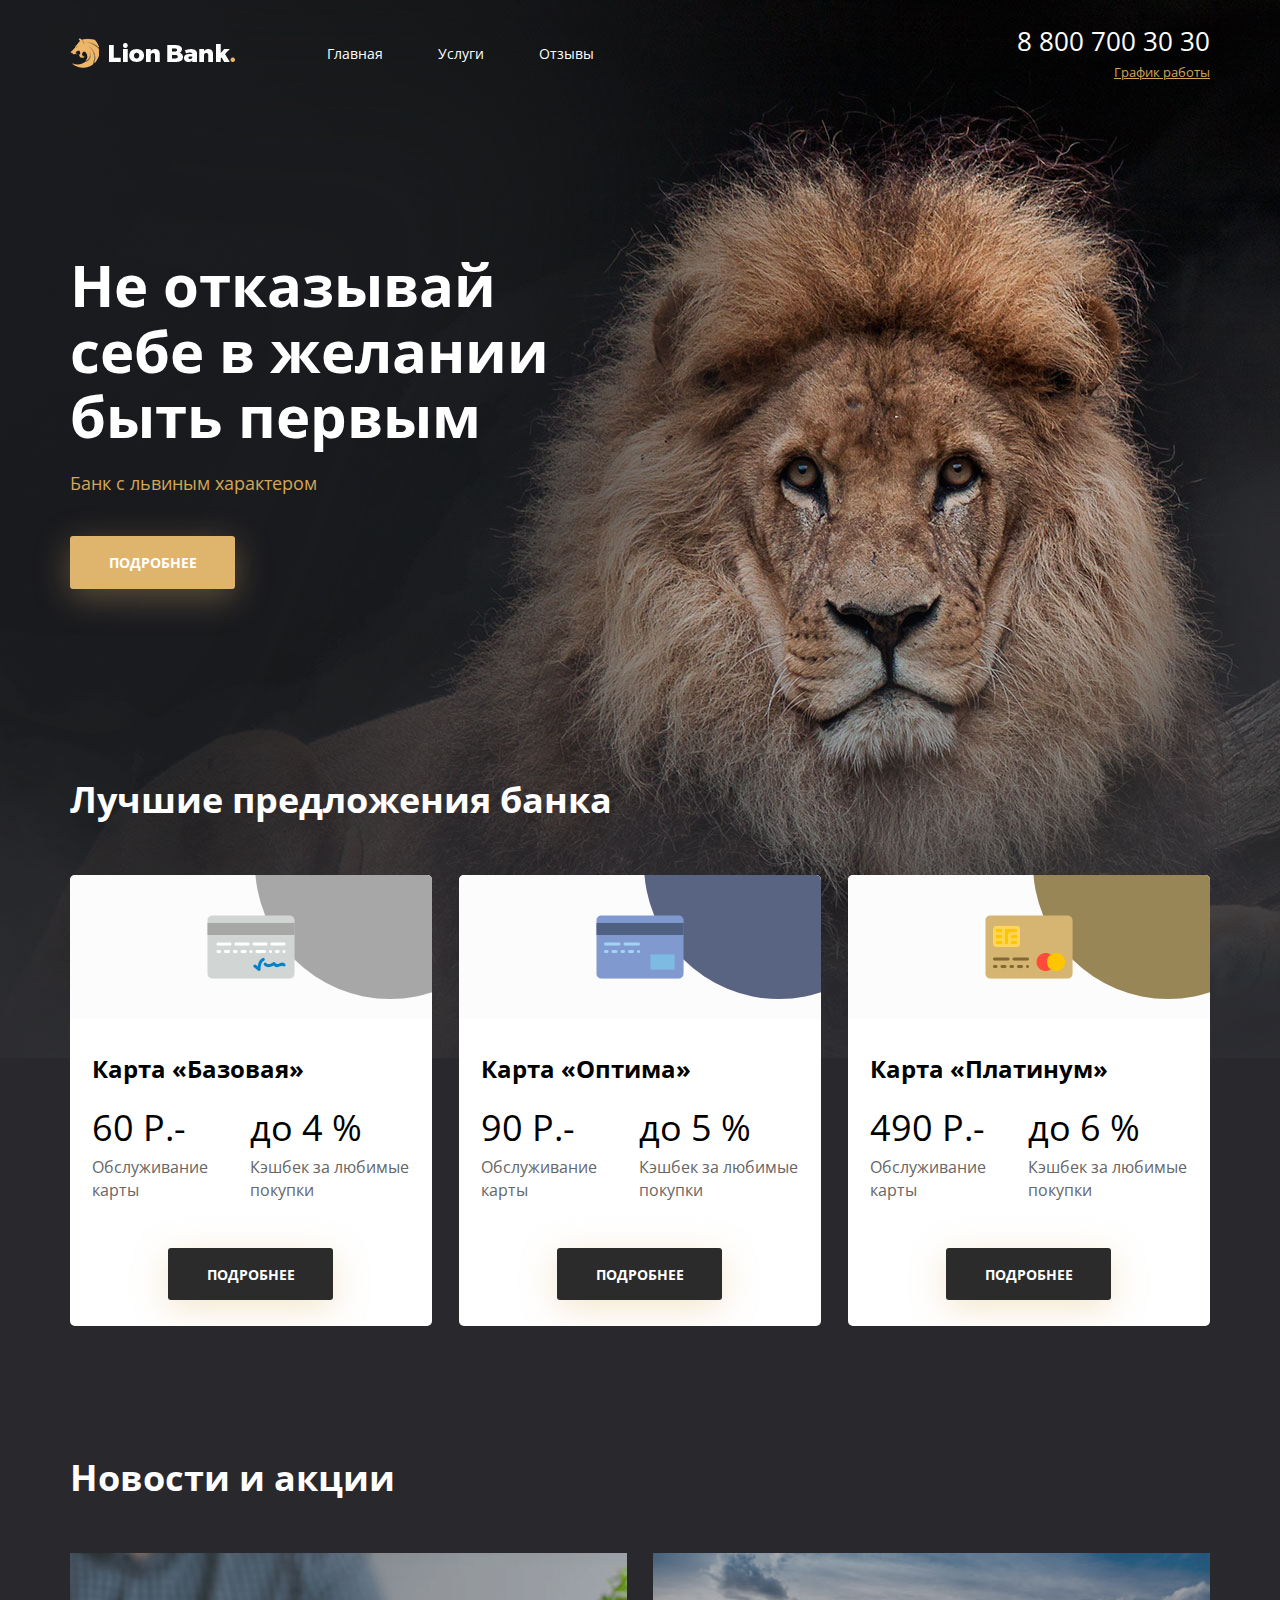
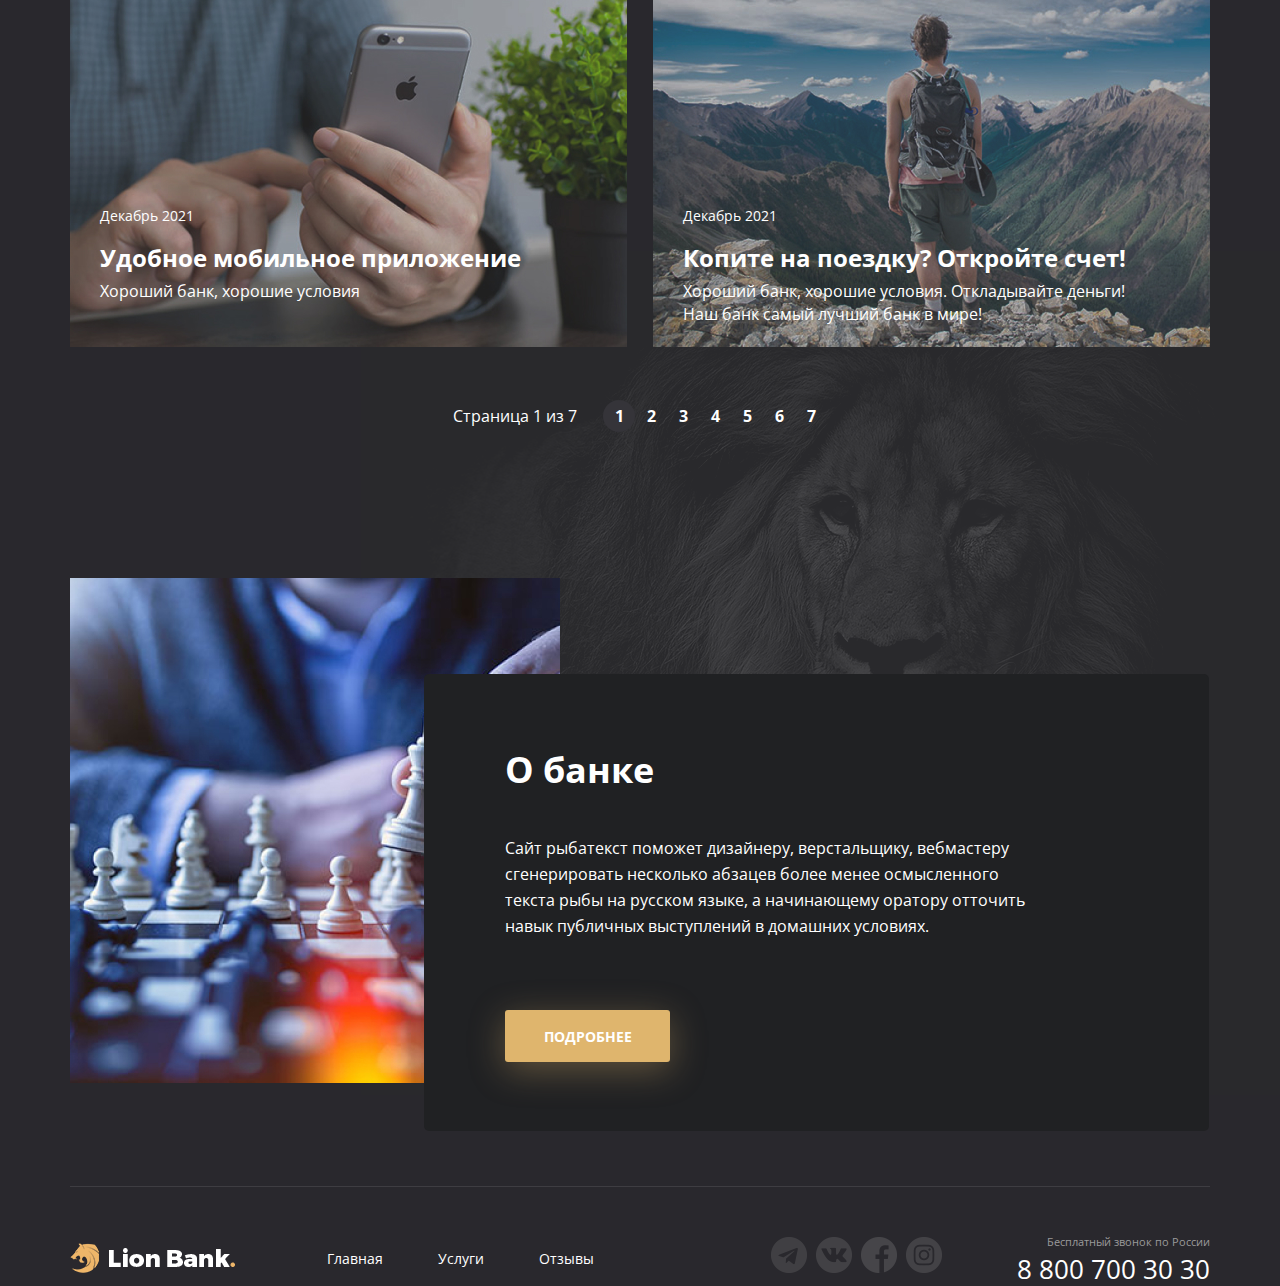
==== home.html @ b4e32a82 "Add files via upload" ====
<!DOCTYPE html>
<html lang="en">
<head>
    <meta charset="UTF-8">
    <meta http-equiv="X-UA-Compatible" content="IE=edge">
    <meta name="viewport" content="width=1200, initial-scale=1.0">
    <title>Lion Bank</title>
    <link rel="preconnect" href="https://fonts.gstatic.com">
    <link href="https://fonts.googleapis.com/css2?family=Open+Sans:wght@400;700&display=swap" rel="stylesheet">
    <link rel="stylesheet" href="./css/main.css">
</head>
<body>
    <div class="wrapper main-page-wrapper">
        <div class="wrapper__content">
            <section class="hero">
                <div class="container hero__container">
                    <header class="header">
                        <div class="header__col">
                            <a href="./home.html" class="logo">
                                <img src="./img/logo.png" alt="lion bank logo" class="logo__icon">
                            </a>
                            <nav class="menu">
                                <ul class="menu__list">
                                    <li class="menu__item">
                                        <a href="./home.html" class="menu__link">Главная</a>
                                    </li>
                                    <li class="menu__item">
                                        <a href="./services.html" class="menu__link">Услуги</a>
                                    </li>
                                    <li class="menu__item">
                                        <a href="./reviews.html" class="menu__link">Отзывы</a>
                                    </li>
                                </ul>
                            </nav>
                        </div>
                        <div class="header__col header__col--align--right">
                            <address class="contacts">
                                <a href="tel:+78007003030" class="contacts__phone">8 800 700 30 30</a>
                                <div class="dropdown">
                                    <a href="#" class="contacts__dropdown-title">График работы</a>
                                    <div class="dropdown__menu">
                                        <div class="triangular"></div>
                                        <ul class="dropdown__list">
                                            <li class="dropdown__item">
                                                пн-вс: 09:00 - 20:00
                                            </li>
                                            <li class="dropdown__item">
                                                Обед: 14:00 - 14:30
                                            </li>
                                        </ul>
                                    </div>
                                </div>
                            </address>
                        </div>
                    </header>
                    <div class="hero__content">
                        <div class="hero__text-section">
                            <h1 class="hero__title">Не отказывай себе в желании быть первым</h1>
                            <h4 class="hero__subtitle">Банк с львиным характером</h4>
                            <a href="#" class="btn btn--color--ginger">Подробнее</a>
                        </div>
                    </div>
                </div>
            </section>    
            <section class="section">
                <div class="container">
                    <h2 class="section__title">Лучшие предложения банка</h2>
                    <ul class="offers">
                            <li class="offers__item offer offer__item--theme--grey">
                                <div class="offer__header">
                                    <img src="./img/card_grey.png" alt="card grey" class="offer__img">
                                </div>
                                <div class="offer__content">
                                    <h3 class="offer__title">Карта «Базовая»</h3>
                                    <div class="offer__prices">
                                        <div class="offer__prices-cell">
                                            <div class="offer__price">60 Р.-</div>
                                            <div class="offer__price-desc">Обслуживание карты</div>
                                        </div>
                                        <div class="offer__prices-cell">
                                            <div class="offer__price">до 4 %</div>
                                            <div class="offer__price-desc">Кэшбек за любимые покупки</div>
                                        </div>
                                    </div>
                                    <div class="btn__wrapper">    
                                        <a href="#" class="btn btn--color--black">Подробнее</a>
                                    </div>
                                </div>
                            </li>
                            <li class="offers__item offer offer__item--theme--blue">
                                <div class="offer__header">
                                    <img src="./img/card_blue.png" alt="card blue" class="offer__img">
                                </div>
                                <div class="offer__content">
                                    <h3 class="offer__title">Карта «Оптима»</h3>
                                    <div class="offer__prices">
                                        <div class="offer__prices-cell">
                                            <div class="offer__price">90 Р.-</div>
                                            <div class="offer__price-desc">Обслуживание карты</div>
                                        </div>
                                        <div class="offer__prices-cell">
                                            <div class="offer__price">до 5 %</div>
                                            <div class="offer__price-desc">Кэшбек за любимые покупки</div>
                                        </div>
                                    </div>
                                    <div class="btn__wrapper">    
                                        <a href="#" class="btn btn--color--black">Подробнее</a>
                                    </div>
                                </div>
                            </li>
                            <li class="offers__item offer offer__item--theme--gold">
                                <div class="offer__header">
                                    <img src="./img/card_gold.png" alt="card gold" class="offer__img">
                                </div>
                                <div class="offer__content">
                                    <h3 class="offer__title">Карта «Платинум»</h3>
                                    <div class="offer__prices">
                                        <div class="offer__prices-cell">
                                            <div class="offer__price">490 Р.-</div>
                                            <div class="offer__price-desc">Обслуживание карты</div>
                                        </div>
                                        <div class="offer__prices-cell">
                                            <div class="offer__price">до 6 %</div>
                                            <div class="offer__price-desc">Кэшбек за любимые покупки</div>
                                        </div>
                                    </div>
                                    <div class="btn__wrapper">    
                                        <a href="#" class="btn btn--color--black">Подробнее</a>
                                    </div>
                                </div>
                            </li>
                    </ul>
                </div>
            </section>
            <section class="section">
                <div class="container">
                    <h2 class="section__title">Новости и акции</h2>
                    <ul class="news__list">
                        <li class="news__item single-news">
                            <img src="./img/new_phone.jpg" alt="Картинка новостей" class="news__img">
                            <div class="single-news__content">
                                <time class="single-news__date">
                                    <span class="single-news__date-manth">Декабрь</span>
                                    <span class="single-news__date-year">2021</span>
                                </time>
                                <div class="single-news__subtitlr">Удобное мобильное приложение</div>
                                <div class="single-news__text">
                                    Хороший банк, хорошие условия
                                </div>
                            </div>
                        </li>
                        
                        <li class="news__item single-news">
                            <img src="./img/new_mountains.jpg" alt="Картинка новостей" class="news__img">
                            <div class="single-news__content">
                                <time class="single-news__date">
                                    <span class="single-news__date-manth">Декабрь</span>
                                    <span class="single-news__date-year">2021</span>
                                </time>
                                <div class="single-news__subtitlr">Копите на поездку? Откройте счет!</div>
                                <div class="single-news__text">
                                    Хороший банк, хорошие условия. Откладывайте деньги! Наш банк самый лучший банк в мире!   
                                </div>
                            </div>
                        </li>
                    </ul> 
                </div>
                <div class="pagination">
                    <div class="pagination__display">
                        Страница
                        <span class="pagination__display-current">
                            1
                        </span>
                        из
                        <span class="pagination__display-all">
                            7
                        </span>
                    </div>
                    <ul class="pagination__list">
                        <li class="pagination__item pagination__item--active">
                            <a href="#" class="pagination__link">1</a>
                        </li>
                        <li class="pagination__item">
                            <a href="#" class="pagination__link">2</a>
                        </li>
                        <li class="pagination__item">
                            <a href="#" class="pagination__link">3</a>
                        </li>
                        <li class="pagination__item">
                            <a href="#" class="pagination__link">4</a>
                        </li>
                        <li class="pagination__item">
                            <a href="#" class="pagination__link">5</a>
                        </li>
                        <li class="pagination__item">
                            <a href="#" class="pagination__link">6</a>
                        </li>
                        <li class="pagination__item">
                            <a href="#" class="pagination__link">7</a>
                        </li>
                    </ul>
                </div>
            </section>
            <section class="section">
                <div class="container">
                    <div class="about">
                        <img src="./img/chess.jpg" alt="Картинка о нас" class="about__img">
                        <div class="about__content">
                            <h2 class="about__title">О банке</h2>
                            <div class="about__text">
                                <p class="about__description">
                                    Сайт рыбатекст поможет дизайнеру, верстальщику, вебмастеру сгенерировать несколько абзацев более менее осмысленного текста рыбы на русском языке, а начинающему оратору отточить навык публичных выступлений в домашних условиях.
                                </p>
                            </div>    
                            <a href="#" class="btn btn--color--ginger">Подробнее</a>
                        </div>
                    </div>
                </div>
            </section>
        </div> 
        <footer class="footer-container">
            <div class="container">
                <div class="footer">
                    <div class="header__col">
                        <a href="./home.html" class="logo">
                            <img src="./img/logo.png" alt="lion bank logo" class="logo__icon">
                        </a>
                        <nav class="menu">
                            <ul class="menu__list">
                                <li class="menu__item">
                                    <a href="./home.html" class="menu__link">Главная</a>
                                </li>
                                <li class="menu__item">
                                    <a href="./services.html" class="menu__link">Услуги</a>
                                </li>
                                <li class="menu__item">
                                    <a href="./reviews.html" class="menu__link">Отзывы</a>
                                </li>
                            </ul>
                        </nav>
                    </div>
                    <div class="header__col header__col--align--right">
                        <div class="socials">
                            <ul class="socials__list">
                                <li class="socials__item">
                                    <a href="#" class="socials__link">
                                        <img src="./img/t.png" alt="Иконка соц. сети" class="socials__icon">
                                    </a>
                                </li>
                                <li class="socials__item">
                                    <a href="#" class="socials__link">
                                        <img src="./img/vk.png" alt="Иконка соц. сети" class="socials__icon">
                                    </a>
                                </li>
                                <li class="socials__item">
                                    <a href="#" class="socials__link">
                                        <img src="./img/fb.png" alt="Иконка соц. сети" class="socials__icon">
                                    </a>
                                </li>
                                <li class="socials__item">
                                    <a href="#" class="socials__link">
                                        <img src="./img/in.png" alt="Иконка соц. сети" class="socials__icon">
                                    </a>
                                </li>
                            </ul>
                        </div>
                        <address class="contacts__footer">
                                <div class="contacts__desc">Бесплатный звонок по России</div>
                                <a href="tel:+78007003030" class="contacts__phone">8 800 700 30 30</a>
                        </address>
                    </div>
                    
                </div> 
            </div>        
        </footer>
    </div>
</body>
</html>
---- css/main.css ----
@import url(./layout/fonts.css);
@import url(./layout/normalize.css);
@import url(./layout/base.css);

@import url(./blocks/section.css);
@import url(./blocks/container.css);
@import url(./blocks/services.css);
@import url(./blocks/header.css);
@import url(./blocks/logo.css);
@import url(./blocks/menu.css);
@import url(./blocks/contacts.css);
@import url(./blocks/top-line.css);
@import url(./blocks/hero.css);
@import url(./blocks/btn.css);
@import url(./blocks/offers.css);
@import url(./blocks/news.css);
@import url(./blocks/pagination.css);
@import url(./blocks/about.css);
@import url(./blocks/footer.css);
@import url(./blocks/socials.css);
@import url(./blocks/partners.css);
@import url(./blocks/breadcrumbs.css);
@import url(./blocks/page.css);
@import url(./blocks/reviews.css);
@import url(./blocks/separator.css);
@import url(./blocks/welcome.css);
@import url(./blocks/dropdown.css);
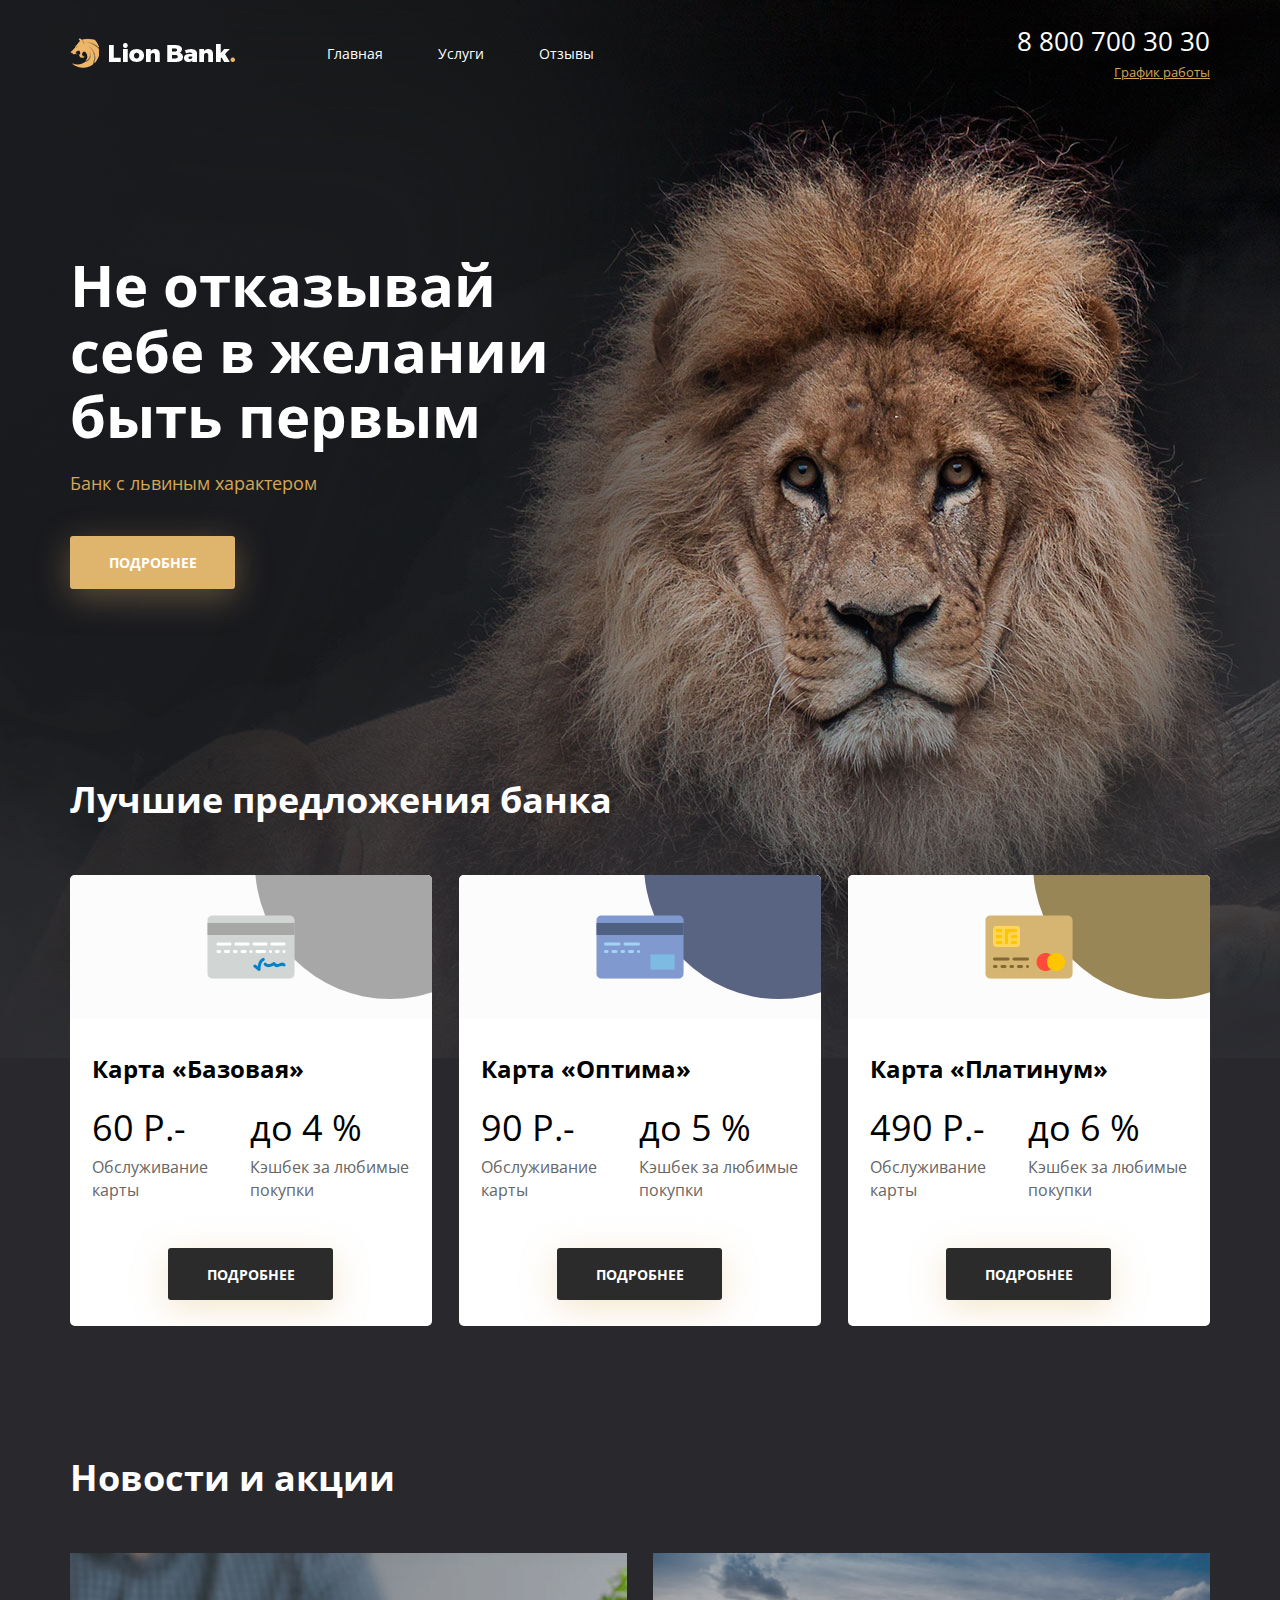
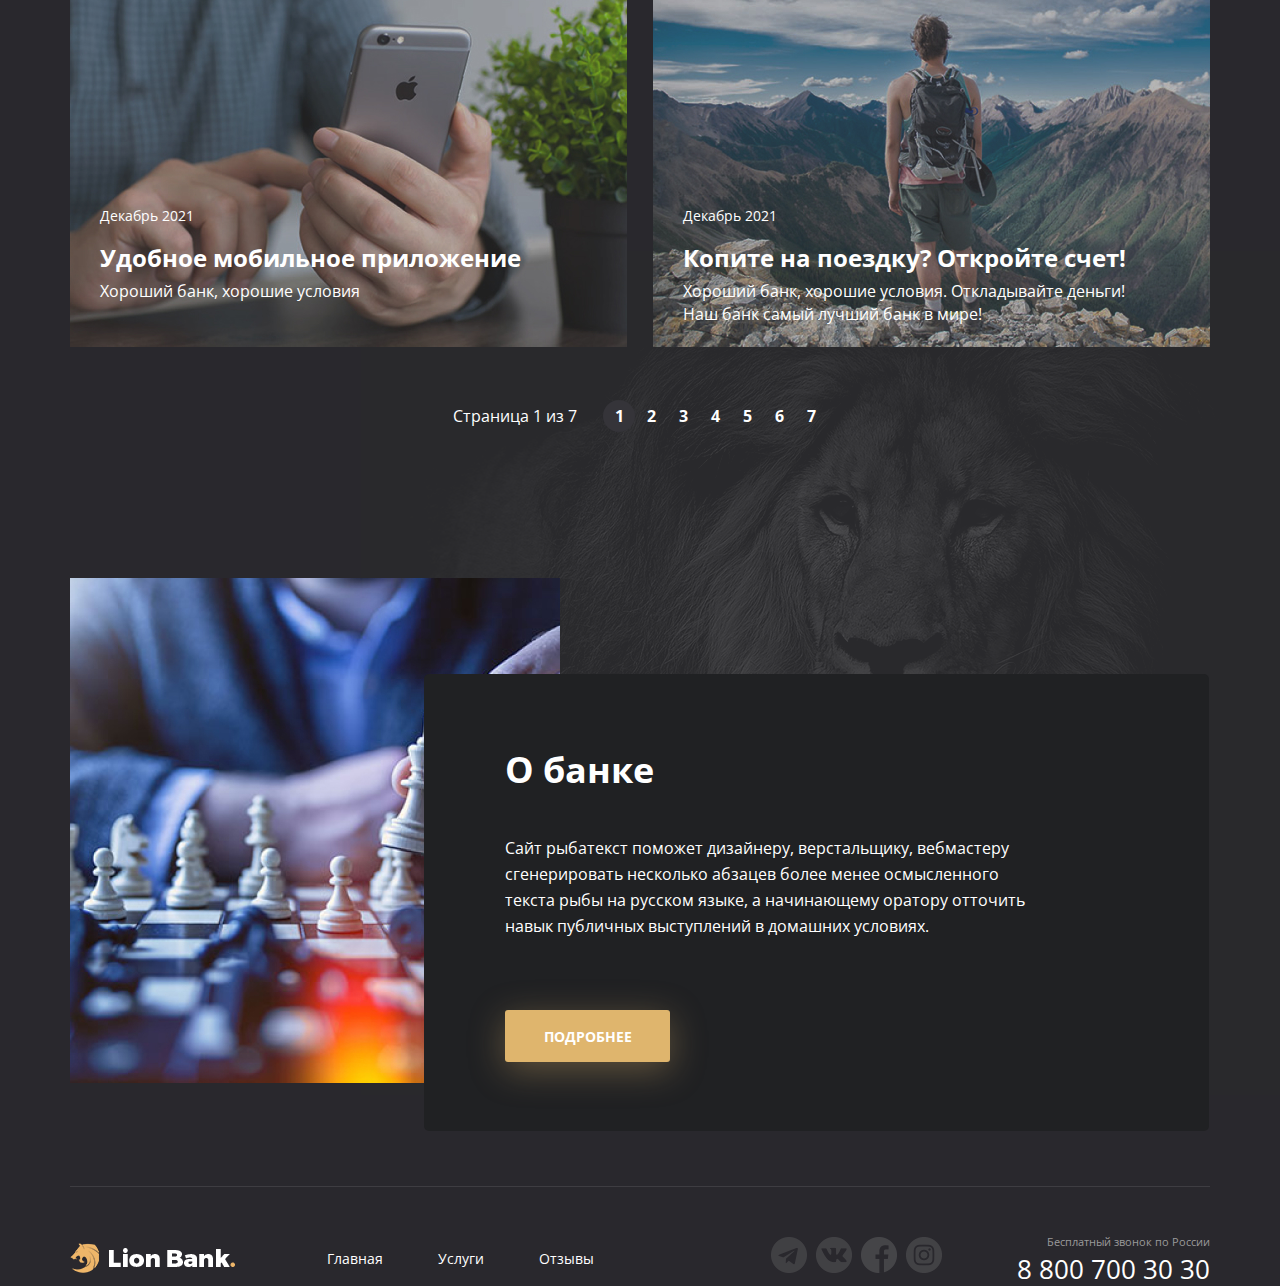
==== commit ace3b92c: "Add files via upload" ====
--- a/home.html
+++ b/home.html
@@ -39,7 +39,6 @@
                                 <div class="dropdown">
                                     <a href="#" class="contacts__dropdown-title">График работы</a>
                                     <div class="dropdown__menu">
-                                        <div class="triangular"></div>
                                         <ul class="dropdown__list">
                                             <li class="dropdown__item">
                                                 пн-вс: 09:00 - 20:00
@@ -243,24 +242,16 @@
                         <div class="socials">
                             <ul class="socials__list">
                                 <li class="socials__item">
-                                    <a href="#" class="socials__link">
-                                        <img src="./img/t.png" alt="Иконка соц. сети" class="socials__icon">
-                                    </a>
-                                </li>
-                                <li class="socials__item">
-                                    <a href="#" class="socials__link">
-                                        <img src="./img/vk.png" alt="Иконка соц. сети" class="socials__icon">
-                                    </a>
-                                </li>
-                                <li class="socials__item">
-                                    <a href="#" class="socials__link">
-                                        <img src="./img/fb.png" alt="Иконка соц. сети" class="socials__icon">
-                                    </a>
-                                </li>
-                                <li class="socials__item">
-                                    <a href="#" class="socials__link">
-                                        <img src="./img/in.png" alt="Иконка соц. сети" class="socials__icon">
-                                    </a>
+                                    <a href="#" class="socials__link soc-tg"></a>
+                                </li>
+                                <li class="socials__item">
+                                    <a href="#" class="socials__link soc-vk"></a>
+                                </li>
+                                <li class="socials__item">
+                                    <a href="#" class="socials__link soc-fb"></a>
+                                </li>
+                                <li class="socials__item">
+                                    <a href="#" class="socials__link soc-in"></a>
                                 </li>
                             </ul>
                         </div>
--- a/css/main.css
+++ b/css/main.css
@@ -24,4 +24,6 @@
 @import url(./blocks/reviews.css);
 @import url(./blocks/separator.css);
 @import url(./blocks/welcome.css);
-@import url(./blocks/dropdown.css);+@import url(./blocks/dropdown.css);
+@import url(./blocks/controls.css);
+@import url(./blocks/form.css);